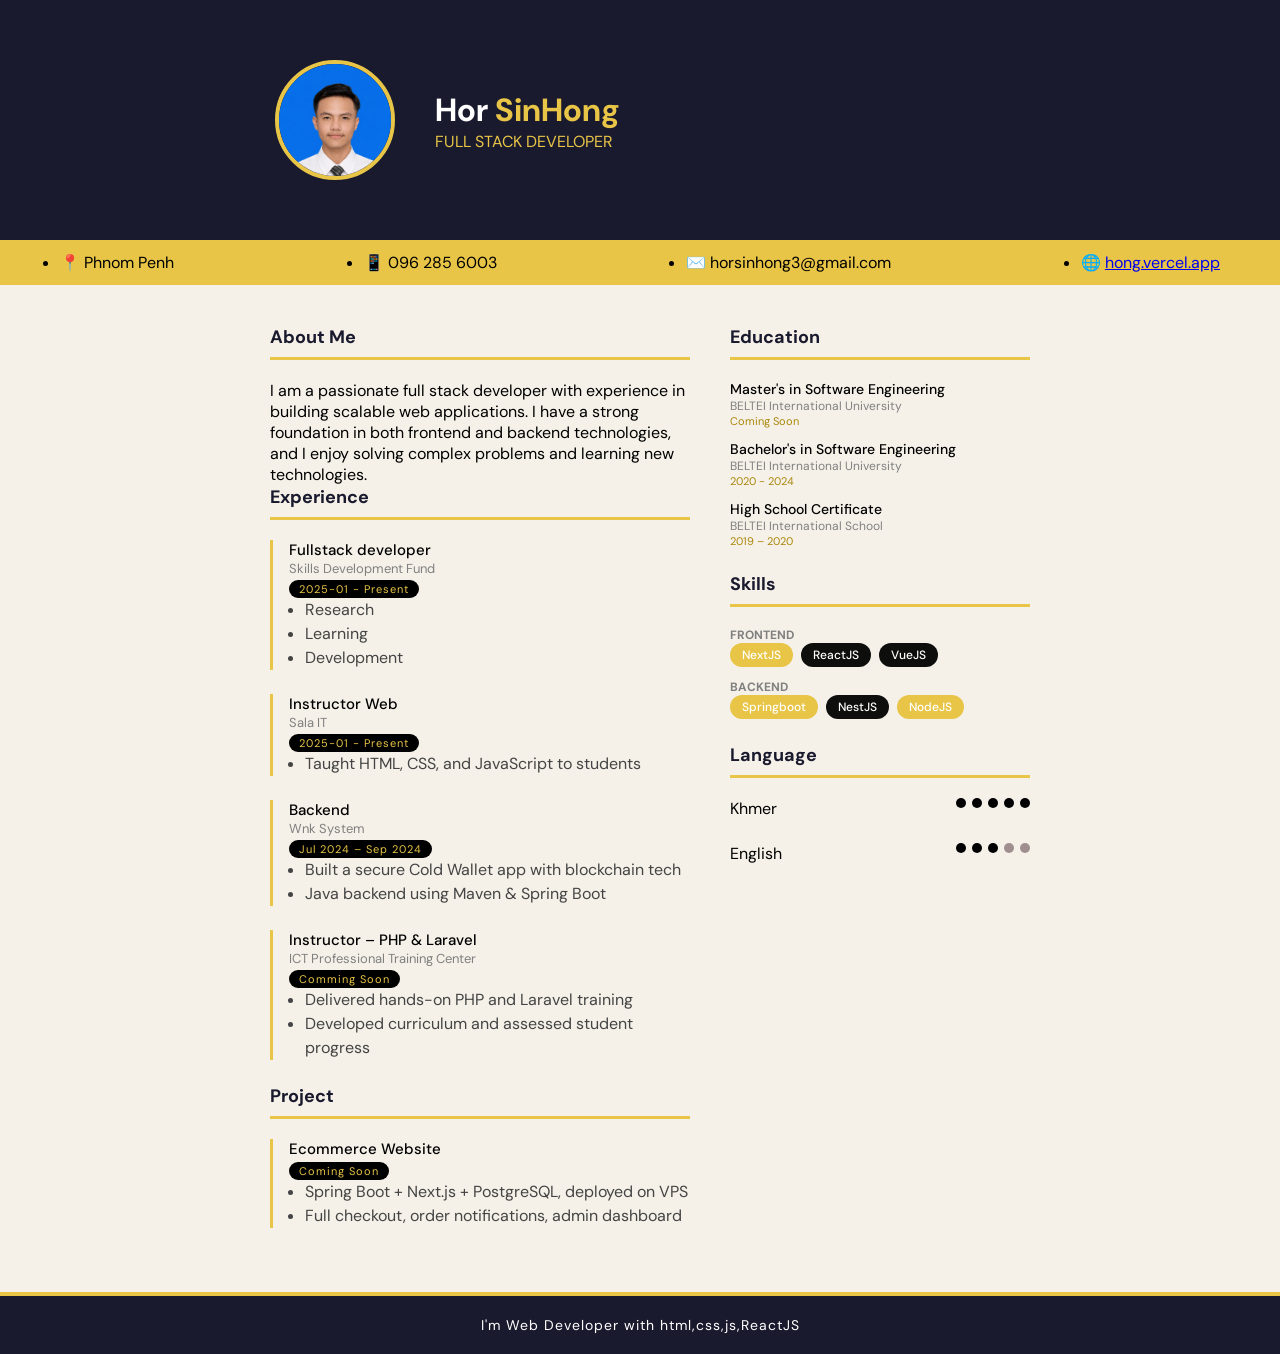
==== index.html @ 4d562b69 "rename file" ====
<!DOCTYPE html>
<html lang="en">

<head>
  <meta charset="UTF-8">
  <meta name="viewport" content="width=device-width, initial-scale=1.0">
  <title>My CV</title>
  <link href="https://fonts.googleapis.com/css2?family=DM+Sans:wght@400;500;700&display=swap" rel="stylesheet">

  <style>
    * {
      margin: 0;
      padding: 0;
      box-sizing: border-box;
    }
    .skill-badge{
    display:flex;
    flex-wrap:wrap;
    gap:8px;
}

.badge{
    padding:6px 14px;
    border-radius:50px;
    font-size:12px;
    font-weight:500;
    background:#f3f4f6;
    color:#1a1a2e;
}

.yellow{
    background:#e8c547;
}

    body {
      background-color: #f5f0e8;
      font-family: 'DM Sans', sans-serif;
    }

    .header-text {
      color: #e8c547;
    }

    header {
       background-color: #1a1a2e;
      color: white;
    }

    .group-header {
      max-width: 850px;
      margin: 0 auto;
      display: flex;
      gap: 40px;
      align-items: center;
      padding: 60px;
    }

    .contact-bar {
    background: #e8c547;
    padding: 12px 60px;
}

.contact-bar ul {
    display: flex;
    justify-content: space-between;
    flex-wrap: wrap;
}

    main {
      padding: 40px 40px 40px 60px;
      display: grid;
      grid-template-columns: 1fr 300px;
      max-width: 860px;
      margin: 0 auto;
      gap: 40px;
    }

    .section {
      margin-bottom: 24px;
      
    }

   .section-title {
    font-size: 18px;
    font-weight: 700;
    color: #1a1a2e;
    padding-bottom: 8px;
    border-bottom: 3px solid #e8c547;
    margin-bottom: 20px;
}

    .job {
      border-left: 3px solid #e8c547;
      padding-left: 16px;
      margin-bottom: 24px;
    }

    .job h5 {
      font-size: 15px;
      font-weight: 500;
      color: black;
    }

    .job .company {
      font-size: 13px;
      color: gray;
    }

    .job .date-badge {
      background-color: black;
      color: #e8c547;
      font-size: 11px;
      display: inline-block;
      /* top, right, bottom, left */
      /* padding: 2px 10px 2px 10px; */

      /* y=top+bottom, x=left + right */
      padding: 2px 10px;
      border-radius: 20px;
      letter-spacing: 1px;
    }

    .job ul {
      color: #444;
      padding-left: 16px;
      line-height: 1.5;
    }

    .edu-item {
      margin-bottom: 12px;
    }

    .edu-item .major {
      color: black;
      font-size: 14px;
      font-weight: 500;
    }

    .edu-item .school {
      font-size: 12px;
      color: gray;
    }

    .edu-item .year {
      font-size: 11px;
      color: #aa870a;
    }

    .skill-group {
      margin-bottom: 12px;
    }

    .skill-group h5 {
      font-size: 12px;
      color: gray;
      text-transform: uppercase;
    }

    .skill-badge .badge {
      background-color: #0e0e0d;
      color: white;
      /* y=top,bottom  , x=left,right */
      padding: 4px 12px;
      border-radius: 20px;
      font-size: 12px;
    }

    .skill-badge .yellow {
      background-color: #e8c547;
    }

    .lang-row {
      display: flex;
      justify-content: space-between;
      margin-bottom: 15px;
    }

    .lang-dot {
      width: 10px;
      height: 10px;
      background-color: black;
      border-radius: 50%;
      margin-bottom: 10px;
    }

    .dot-group {
      display: flex;
      gap: 6px;
      margin-bottom: 10px;
    }

    .dot-grey {
      background-color: rgb(160, 143, 143);
    }

    footer {
    text-align: center;
    background-color: #1a1a2e;
    color: white;
    padding: 20px;
    font-size: 14px;
    letter-spacing: 1px;
    border-top: 4px solid #e8c547;
}

    .avatar {
      width: 120px;
      height: 120px;
      border-radius: 50%;
      background-color: white;
      display: flex;
      justify-content: center;
      border: 4px solid #e8c547;
      overflow: hidden;
    }

    .avatar img {
      width: 200px;
      height: 150px;
    }
  </style>
</head>

<body>
  <header>
    <div class="group-header">
      <div class="avatar">
        <img src="./Me.png" alt="Profile">
      </div>
      <div>
        <h1>Hor <span class="header-text">SinHong</span></h1>
        <p class="header-text">FULL STACK DEVELOPER</p>
      </div>
    </div>

  </header>

  <div class="contact-bar">
    <ul>
      <li>📍 Phnom Penh</li>
      <li>📱 096 285 6003</li>
      <li>✉️ horsinhong3@gmail.com</li>
      <li>
        🌐 <a href="https://www.youtube.com/" target="_blank">hong.vercel.app</a>
      </li>
    </ul>
  </div>

  <main>
    <!-- Left column -->
    <div>
      <div>
        <h3 class="section-title">About Me</h3>
        <p>I am a passionate full stack developer with experience in building scalable web applications. I have a strong foundation in both frontend and backend technologies, and I enjoy solving complex problems and learning new technologies.</p>
      </div>

      <div class="section">
        <h3 class="section-title">Experience</h3>
        <div class="job">
          <h5>Fullstack developer</h5>
          <p class="company">Skills Development Fund</p>
          <p class="date-badge">2025-01 - Present</p>
          <ul>
            <li>Research</li>
            <li>Learning</li>
            <li>Development</li>
          </ul>
        </div>

        <div class="job">
          <h5>Instructor Web</h5>
          <p class="company">Sala IT</p>
          <p class="date-badge">2025-01 - Present</p>
          <ul>
            <li>Taught HTML, CSS, and JavaScript to students</li>
          </ul>
        </div>

        <div class="job">
          <h5>Backend</h5>
          <p class="company">Wnk System</p>
          <p class="date-badge">Jul 2024 – Sep 2024</p>
          <ul>
            <li>Built a secure Cold Wallet app with blockchain tech</li>
            <li>Java backend using Maven & Spring Boot</li>
          </ul>
        </div>

        <div class="job">
          <h5>Instructor – PHP & Laravel</h5>
          <p class="company">ICT Professional Training Center</p>
          <p class="date-badge">Comming Soon</p>
          <ul>
            <li>Delivered hands-on PHP and Laravel training</li>
            <li>Developed curriculum and assessed student progress</li>
          </ul>
        </div>
      </div>

      <div class="section">
        <h3 class="section-title">Project</h3>
        <div class="job">
          <h5>Ecommerce Website</h5>
          <p class="date-badge">Coming Soon</p>
          <ul>
            <li>Spring Boot + Next.js + PostgreSQL, deployed on VPS</li>
            <li>Full checkout, order notifications, admin dashboard</li>
          </ul>
        </div>

      </div>

    </div>

    <!-- Right column -->
    <div>
      <div class="section">
        <h3 class="section-title">Education</h3>
        <div class="edu-item">
          <p class="major">Master's in Software Engineering</p>
          <p class="school">BELTEI International University</p>
          <p class="year">Coming Soon</p>
        </div>

        <div class="edu-item">
          <p class="major">Bachelor's in Software Engineering</p>
          <p class="school">BELTEI International University</p>
          <p class="year">2020 - 2024</p>
        </div>

        <div class="edu-item">
          <p class="major">High School Certificate</p>
          <p class="school">BELTEI International School</p>
          <p class="year">2019 – 2020</p>
        </div>
      </div>

      <div class="section">
        <h3 class="section-title">Skills</h3>
        <div class="skill-group">
          <h5>Frontend</h5>
          <div class="skill-badge">
            <span class="badge yellow">NextJS</span>
            <span class="badge">ReactJS</span>
            <span class="badge">VueJS</span>
          </div>
        </div>

        <div class="skill-group">
          <h5>Backend</h5>
          <div class="skill-badge">
            <span class="badge yellow">Springboot</span>
            <span class="badge">NestJS</span>
            <span class="badge yellow">NodeJS</span>
          </div>
        </div>
      </div>

      <div class="section">
        <h3 class="section-title">Language</h3>
        <div class="lang-row">
          <p>Khmer</p>
          <div class="dot-group">
            <div class="lang-dot"></div>
            <div class="lang-dot"></div>
            <div class="lang-dot"></div>
            <div class="lang-dot"></div>
            <div class="lang-dot"></div>
          </div>
        </div>

        <div class="lang-row">
          <p>English</p>
          <div class="dot-group">
            <div class="lang-dot"></div>
            <div class="lang-dot"></div>
            <div class="lang-dot"></div>
            <div class="lang-dot dot-grey"></div>
            <div class="lang-dot dot-grey"></div>
          </div>
        </div>
      </div>

    </div>
  </main>

  <footer>
    I'm  Web Developer with html,css,js,ReactJS
  </footer>
</body>

</html>
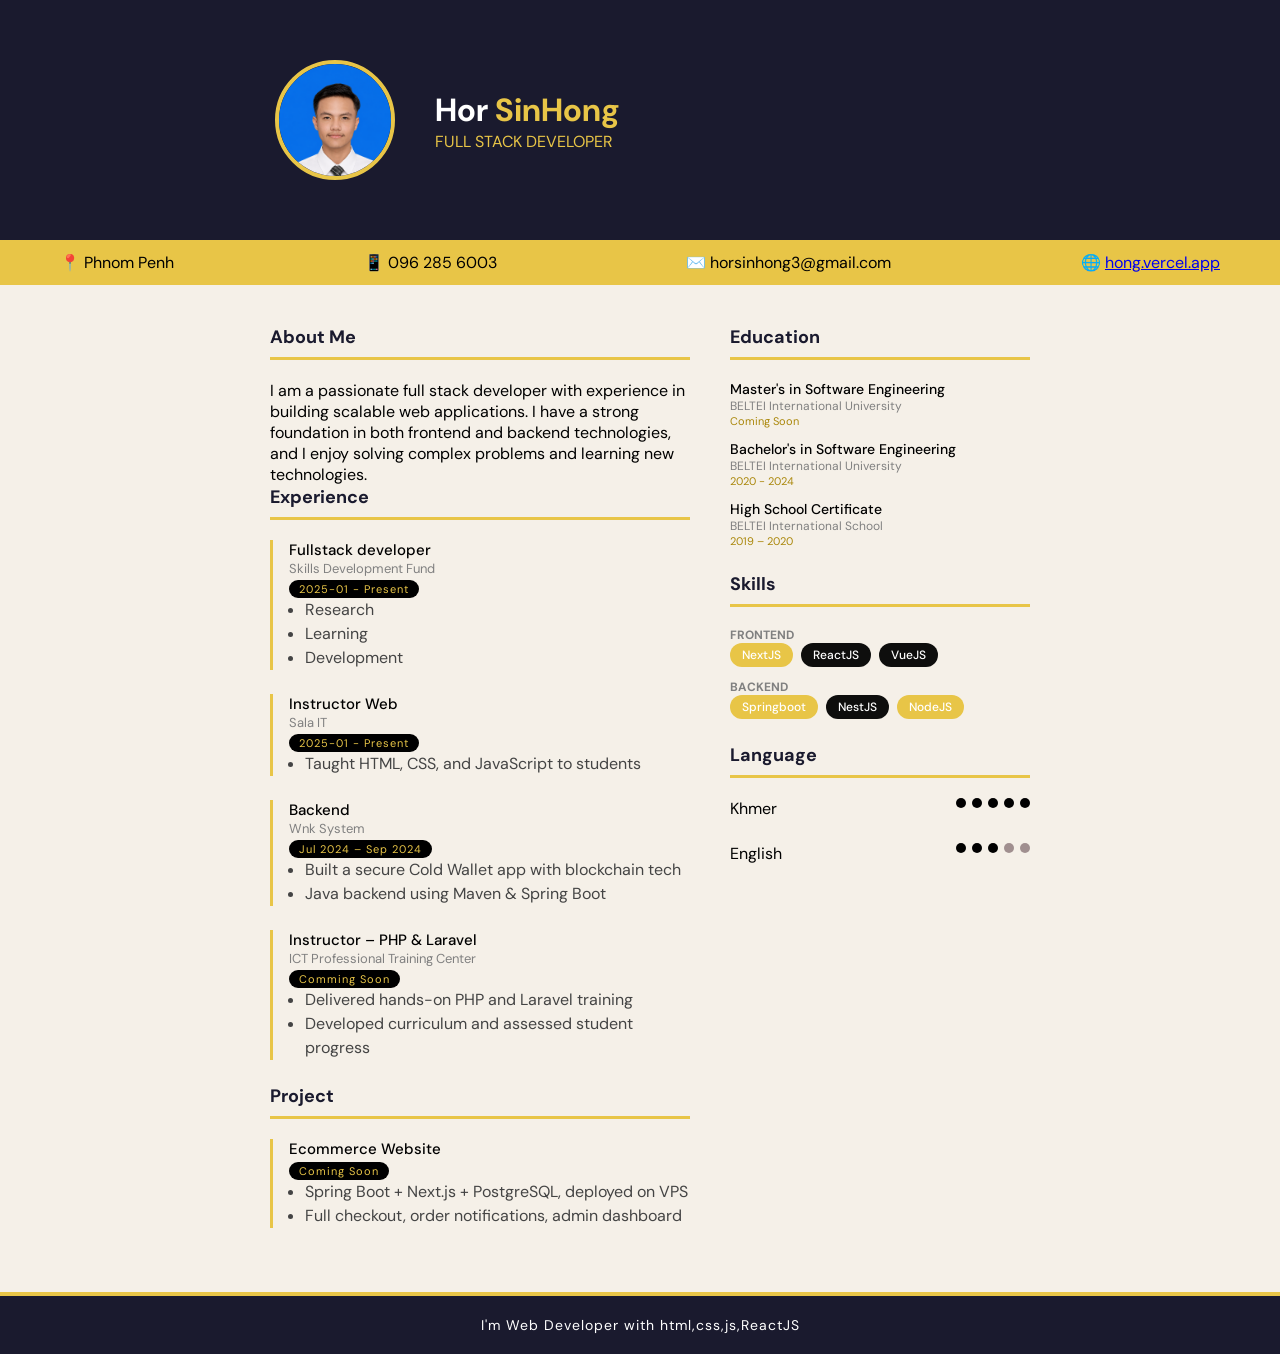
==== commit e29afa82: "remove dot" ====
--- a/index.html
+++ b/index.html
@@ -64,6 +64,9 @@
     display: flex;
     justify-content: space-between;
     flex-wrap: wrap;
+}
+.contact-bar li {
+    list-style: none;
 }
 
     main {
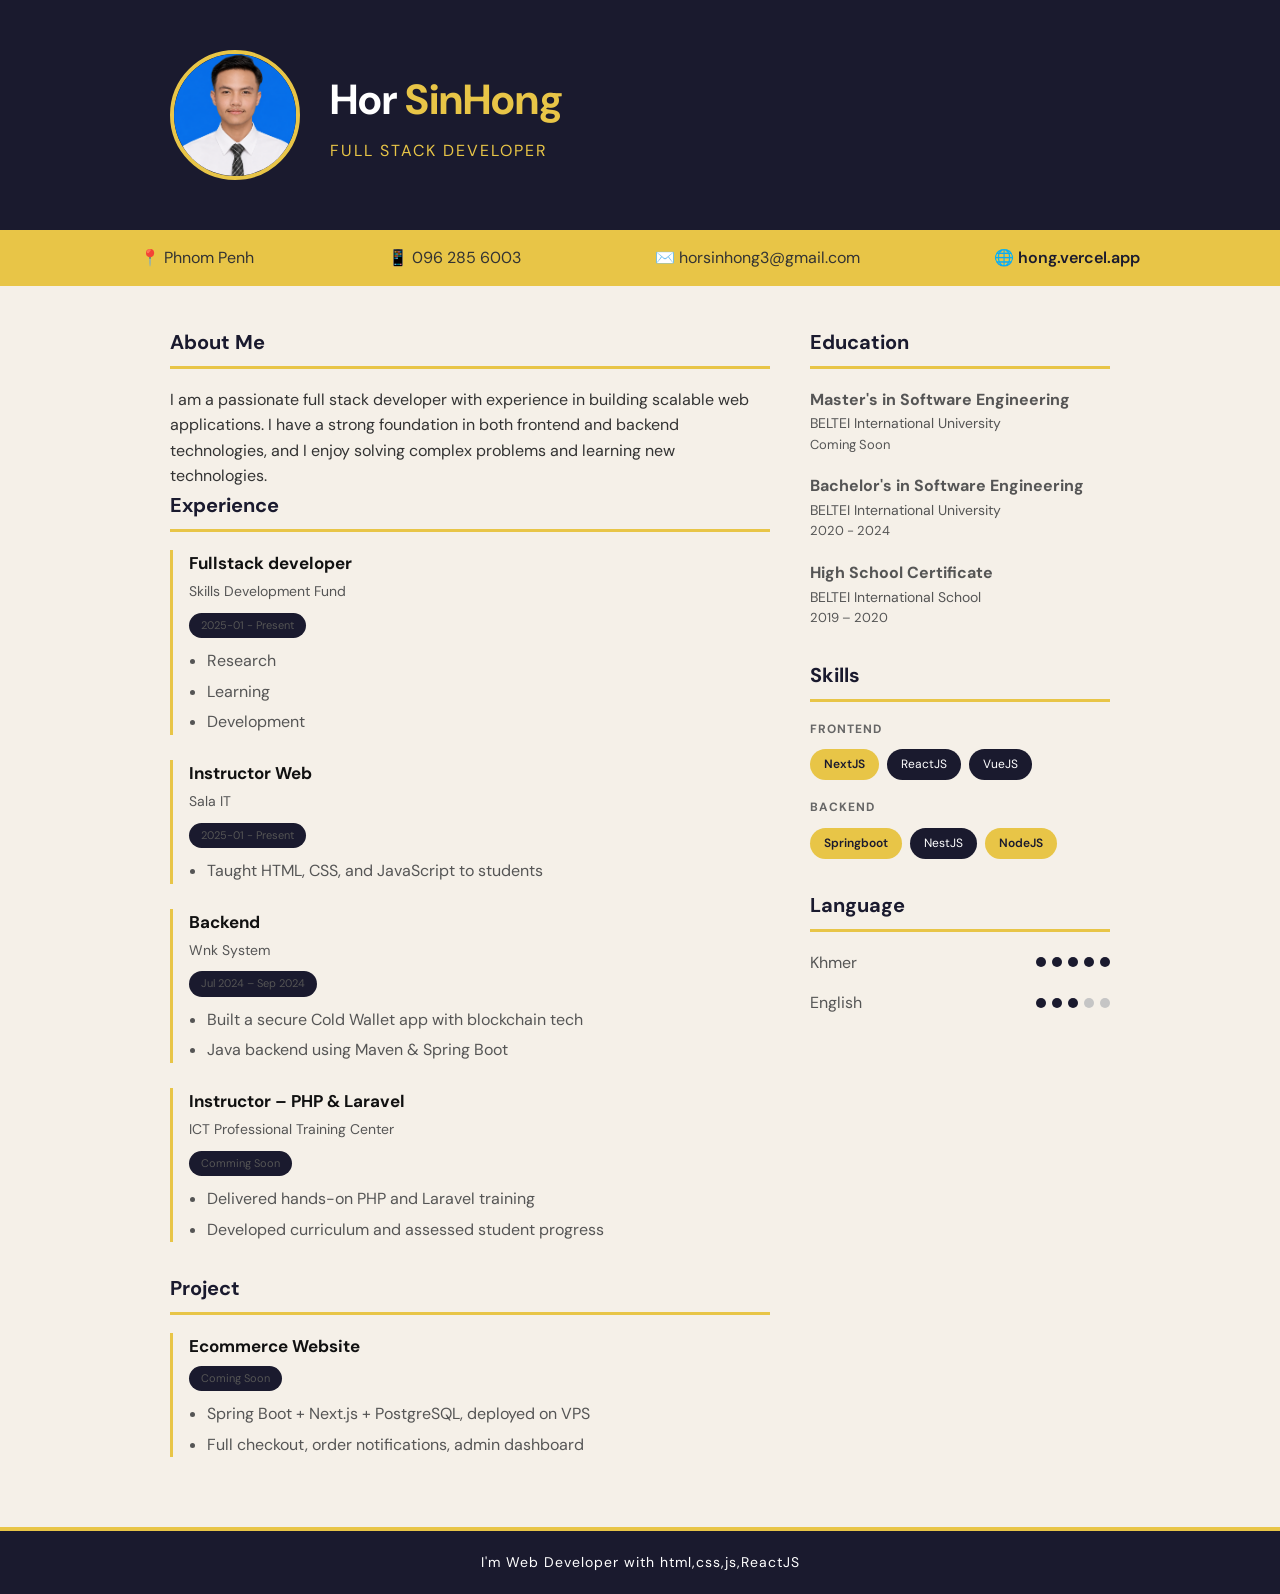
==== commit fc22e683: "Add file css and have responsive" ====
--- a/index.html
+++ b/index.html
@@ -6,222 +6,9 @@
   <meta name="viewport" content="width=device-width, initial-scale=1.0">
   <title>My CV</title>
   <link href="https://fonts.googleapis.com/css2?family=DM+Sans:wght@400;500;700&display=swap" rel="stylesheet">
+  <link rel="stylesheet" href="./style.css">
 
-  <style>
-    * {
-      margin: 0;
-      padding: 0;
-      box-sizing: border-box;
-    }
-    .skill-badge{
-    display:flex;
-    flex-wrap:wrap;
-    gap:8px;
-}
-
-.badge{
-    padding:6px 14px;
-    border-radius:50px;
-    font-size:12px;
-    font-weight:500;
-    background:#f3f4f6;
-    color:#1a1a2e;
-}
-
-.yellow{
-    background:#e8c547;
-}
-
-    body {
-      background-color: #f5f0e8;
-      font-family: 'DM Sans', sans-serif;
-    }
-
-    .header-text {
-      color: #e8c547;
-    }
-
-    header {
-       background-color: #1a1a2e;
-      color: white;
-    }
-
-    .group-header {
-      max-width: 850px;
-      margin: 0 auto;
-      display: flex;
-      gap: 40px;
-      align-items: center;
-      padding: 60px;
-    }
-
-    .contact-bar {
-    background: #e8c547;
-    padding: 12px 60px;
-}
-
-.contact-bar ul {
-    display: flex;
-    justify-content: space-between;
-    flex-wrap: wrap;
-}
-.contact-bar li {
-    list-style: none;
-}
-
-    main {
-      padding: 40px 40px 40px 60px;
-      display: grid;
-      grid-template-columns: 1fr 300px;
-      max-width: 860px;
-      margin: 0 auto;
-      gap: 40px;
-    }
-
-    .section {
-      margin-bottom: 24px;
-      
-    }
-
-   .section-title {
-    font-size: 18px;
-    font-weight: 700;
-    color: #1a1a2e;
-    padding-bottom: 8px;
-    border-bottom: 3px solid #e8c547;
-    margin-bottom: 20px;
-}
-
-    .job {
-      border-left: 3px solid #e8c547;
-      padding-left: 16px;
-      margin-bottom: 24px;
-    }
-
-    .job h5 {
-      font-size: 15px;
-      font-weight: 500;
-      color: black;
-    }
-
-    .job .company {
-      font-size: 13px;
-      color: gray;
-    }
-
-    .job .date-badge {
-      background-color: black;
-      color: #e8c547;
-      font-size: 11px;
-      display: inline-block;
-      /* top, right, bottom, left */
-      /* padding: 2px 10px 2px 10px; */
-
-      /* y=top+bottom, x=left + right */
-      padding: 2px 10px;
-      border-radius: 20px;
-      letter-spacing: 1px;
-    }
-
-    .job ul {
-      color: #444;
-      padding-left: 16px;
-      line-height: 1.5;
-    }
-
-    .edu-item {
-      margin-bottom: 12px;
-    }
-
-    .edu-item .major {
-      color: black;
-      font-size: 14px;
-      font-weight: 500;
-    }
-
-    .edu-item .school {
-      font-size: 12px;
-      color: gray;
-    }
-
-    .edu-item .year {
-      font-size: 11px;
-      color: #aa870a;
-    }
-
-    .skill-group {
-      margin-bottom: 12px;
-    }
-
-    .skill-group h5 {
-      font-size: 12px;
-      color: gray;
-      text-transform: uppercase;
-    }
-
-    .skill-badge .badge {
-      background-color: #0e0e0d;
-      color: white;
-      /* y=top,bottom  , x=left,right */
-      padding: 4px 12px;
-      border-radius: 20px;
-      font-size: 12px;
-    }
-
-    .skill-badge .yellow {
-      background-color: #e8c547;
-    }
-
-    .lang-row {
-      display: flex;
-      justify-content: space-between;
-      margin-bottom: 15px;
-    }
-
-    .lang-dot {
-      width: 10px;
-      height: 10px;
-      background-color: black;
-      border-radius: 50%;
-      margin-bottom: 10px;
-    }
-
-    .dot-group {
-      display: flex;
-      gap: 6px;
-      margin-bottom: 10px;
-    }
-
-    .dot-grey {
-      background-color: rgb(160, 143, 143);
-    }
-
-    footer {
-    text-align: center;
-    background-color: #1a1a2e;
-    color: white;
-    padding: 20px;
-    font-size: 14px;
-    letter-spacing: 1px;
-    border-top: 4px solid #e8c547;
-}
-
-    .avatar {
-      width: 120px;
-      height: 120px;
-      border-radius: 50%;
-      background-color: white;
-      display: flex;
-      justify-content: center;
-      border: 4px solid #e8c547;
-      overflow: hidden;
-    }
-
-    .avatar img {
-      width: 200px;
-      height: 150px;
-    }
-  </style>
+ 
 </head>
 
 <body>
--- a/style.css
+++ b/style.css
@@ -0,0 +1,321 @@
+* {
+    margin: 0;
+    padding: 0;
+    box-sizing: border-box;
+}
+
+body {
+    font-family: 'DM Sans', sans-serif;
+    background: #f5f0e8;
+    color: #333;
+    line-height: 1.6;
+}
+
+/* Header */
+header {
+    background: #1a1a2e;
+    color: white;
+}
+
+.header-text {
+    color: #e8c547;
+}
+
+.group-header {
+    max-width: 1000px;
+    margin: 0 auto;
+    padding: 50px 30px;
+    display: flex;
+    align-items: center;
+    gap: 30px;
+}
+
+.avatar {
+    width: 130px;
+    height: 130px;
+    border-radius: 50%;
+    overflow: hidden;
+    border: 4px solid #e8c547;
+    background: white;
+    flex-shrink: 0;
+}
+
+.avatar img {
+    width: 100%;
+    height: 100%;
+    object-fit: cover;
+}
+
+.group-header h1 {
+    font-size: 42px;
+    margin-bottom: 5px;
+}
+
+.group-header p {
+    font-size: 16px;
+    letter-spacing: 2px;
+}
+
+/* Contact Bar */
+.contact-bar {
+    background: #e8c547;
+    padding: 15px 25px;
+}
+
+.contact-bar ul {
+    max-width: 1000px;
+    margin: 0 auto;
+    list-style: none;
+    display: flex;
+    justify-content: space-between;
+    flex-wrap: wrap;
+    gap: 10px;
+}
+
+.contact-bar a {
+    color: #1a1a2e;
+    text-decoration: none;
+    font-weight: 600;
+}
+
+.contact-bar a:hover {
+    text-decoration: underline;
+}
+
+/* Main Layout */
+main {
+    max-width: 1000px;
+    margin: 0 auto;
+    padding: 40px 30px;
+    display: grid;
+    grid-template-columns: 2fr 1fr;
+    gap: 40px;
+}
+
+/* Sections */
+.section {
+    margin-bottom: 30px;
+}
+
+.section-title {
+    font-size: 20px;
+    color: #1a1a2e;
+    font-weight: 700;
+    margin-bottom: 18px;
+    padding-bottom: 8px;
+    border-bottom: 3px solid #e8c547;
+}
+
+/* About */
+.section p {
+    color: #555;
+}
+
+/* Experience */
+.job {
+    border-left: 3px solid #e8c547;
+    padding-left: 16px;
+    margin-bottom: 25px;
+}
+
+.job h5 {
+    font-size: 17px;
+    color: #111;
+    margin-bottom: 3px;
+}
+
+.company {
+    color: #777;
+    font-size: 14px;
+    margin-bottom: 8px;
+}
+
+.date-badge {
+    display: inline-block;
+    background: #1a1a2e;
+    color: #e8c547;
+    padding: 4px 12px;
+    border-radius: 20px;
+    font-size: 11px;
+    margin-bottom: 10px;
+}
+
+.job ul {
+    padding-left: 18px;
+}
+
+.job li {
+    margin-bottom: 5px;
+    color: #555;
+}
+
+/* Education */
+.edu-item {
+    margin-bottom: 18px;
+}
+
+.major {
+    font-weight: 700;
+    color: #111;
+}
+
+.school {
+    color: #666;
+    font-size: 14px;
+}
+
+.year {
+    color: #aa870a;
+    font-size: 13px;
+}
+
+/* Skills */
+.skill-group {
+    margin-bottom: 18px;
+}
+
+.skill-group h5 {
+    margin-bottom: 10px;
+    color: #666;
+    text-transform: uppercase;
+    font-size: 12px;
+    letter-spacing: 1px;
+}
+
+.skill-badge {
+    display: flex;
+    flex-wrap: wrap;
+    gap: 8px;
+}
+
+.badge {
+    background: #1a1a2e;
+    color: white;
+    padding: 6px 14px;
+    border-radius: 50px;
+    font-size: 12px;
+}
+
+.badge.yellow {
+    background: #e8c547;
+    color: #1a1a2e;
+    font-weight: 600;
+}
+
+/* Languages */
+.lang-row {
+    display: flex;
+    justify-content: space-between;
+    align-items: center;
+    margin-bottom: 15px;
+}
+
+.dot-group {
+    display: flex;
+    gap: 6px;
+}
+
+.lang-dot {
+    width: 10px;
+    height: 10px;
+    border-radius: 50%;
+    background: #1a1a2e;
+}
+
+.dot-grey {
+    background: #c5c5c5;
+}
+
+/* Footer */
+footer {
+    background: #1a1a2e;
+    color: white;
+    text-align: center;
+    padding: 20px;
+    border-top: 4px solid #e8c547;
+    font-size: 14px;
+    letter-spacing: 1px;
+}
+
+/* Responsive Tablet */
+@media (max-width: 768px) {
+
+    .group-header {
+        flex-direction: column;
+        text-align: center;
+        padding: 40px 20px;
+    }
+
+    .group-header h1 {
+        font-size: 34px;
+    }
+
+    main {
+        grid-template-columns: 1fr;
+        padding: 30px 20px;
+    }
+
+    .contact-bar ul {
+        justify-content: center;
+        text-align: center;
+    }
+
+    .lang-row {
+        flex-direction: column;
+        align-items: flex-start;
+        gap: 8px;
+    }
+}
+
+/* Responsive Mobile */
+@media (max-width: 480px) {
+
+    .group-header {
+        padding: 30px 15px;
+    }
+
+    .group-header h1 {
+        font-size: 28px;
+    }
+
+    .avatar {
+        width: 100px;
+        height: 100px;
+    }
+
+    .contact-bar {
+        padding: 15px;
+    }
+
+    .contact-bar ul {
+        flex-direction: column;
+        align-items: center;
+    }
+
+    .contact-bar li {
+        font-size: 14px;
+        word-break: break-word;
+    }
+
+    main {
+        padding: 20px 15px;
+    }
+
+    .section-title {
+        font-size: 18px;
+    }
+
+    .job h5 {
+        font-size: 15px;
+    }
+
+    .badge {
+        font-size: 11px;
+        padding: 5px 10px;
+    }
+
+    footer {
+        font-size: 12px;
+        padding: 15px;
+    }
+}
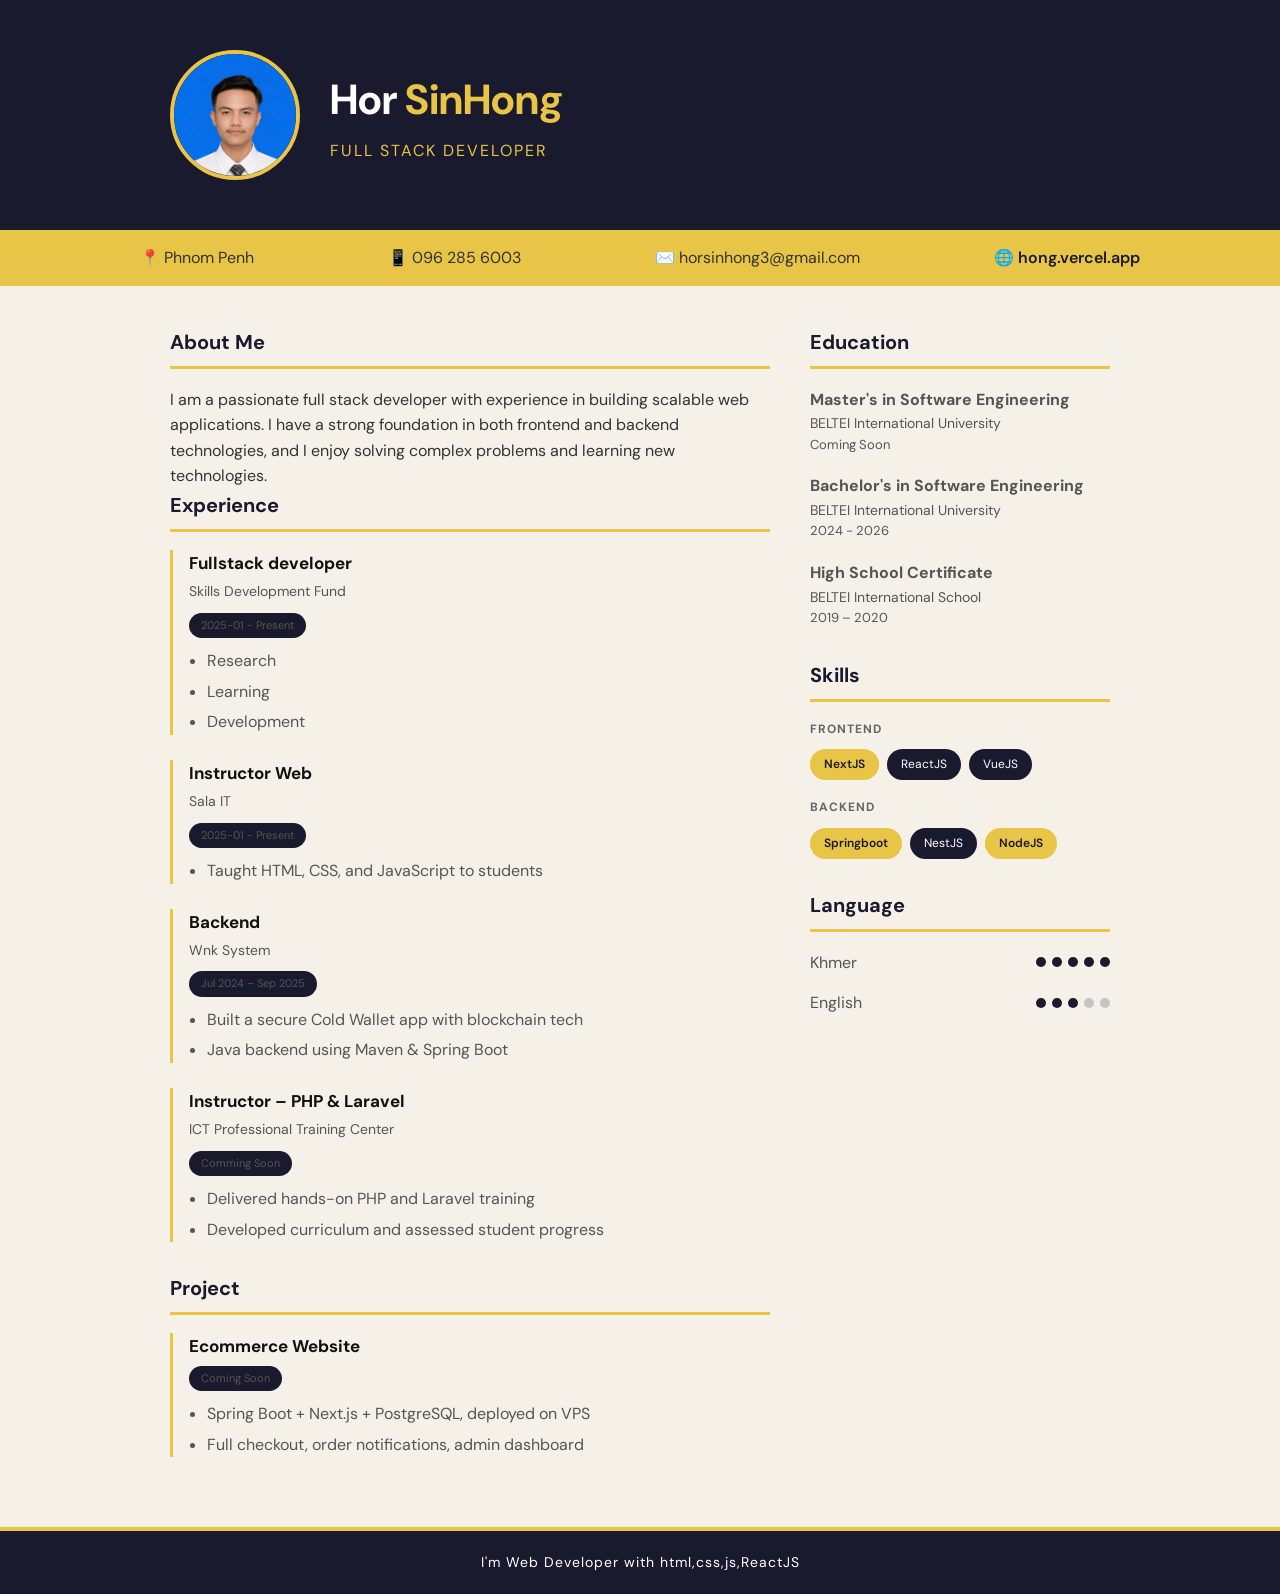
==== commit 9928a223: "change info" ====
--- a/index.html
+++ b/index.html
@@ -31,7 +31,7 @@
       <li>📱 096 285 6003</li>
       <li>✉️ horsinhong3@gmail.com</li>
       <li>
-        🌐 <a href="https://www.youtube.com/" target="_blank">hong.vercel.app</a>
+        🌐 <a href="https://www.youtube.com/watch?v=jYKftSF9U5M&t=5s" target="_blank">hong.vercel.app</a>
       </li>
     </ul>
   </div>
@@ -69,7 +69,7 @@
         <div class="job">
           <h5>Backend</h5>
           <p class="company">Wnk System</p>
-          <p class="date-badge">Jul 2024 – Sep 2024</p>
+          <p class="date-badge">Jul 2024 – Sep 2025</p>
           <ul>
             <li>Built a secure Cold Wallet app with blockchain tech</li>
             <li>Java backend using Maven & Spring Boot</li>
@@ -115,7 +115,7 @@
         <div class="edu-item">
           <p class="major">Bachelor's in Software Engineering</p>
           <p class="school">BELTEI International University</p>
-          <p class="year">2020 - 2024</p>
+          <p class="year">2024 - 2026</p>
         </div>
 
         <div class="edu-item">
--- a/style.css
+++ b/style.css
@@ -42,7 +42,7 @@
 
 .avatar img {
     width: 100%;
-    height: 100%;
+    height: auto;
     object-fit: cover;
 }
 
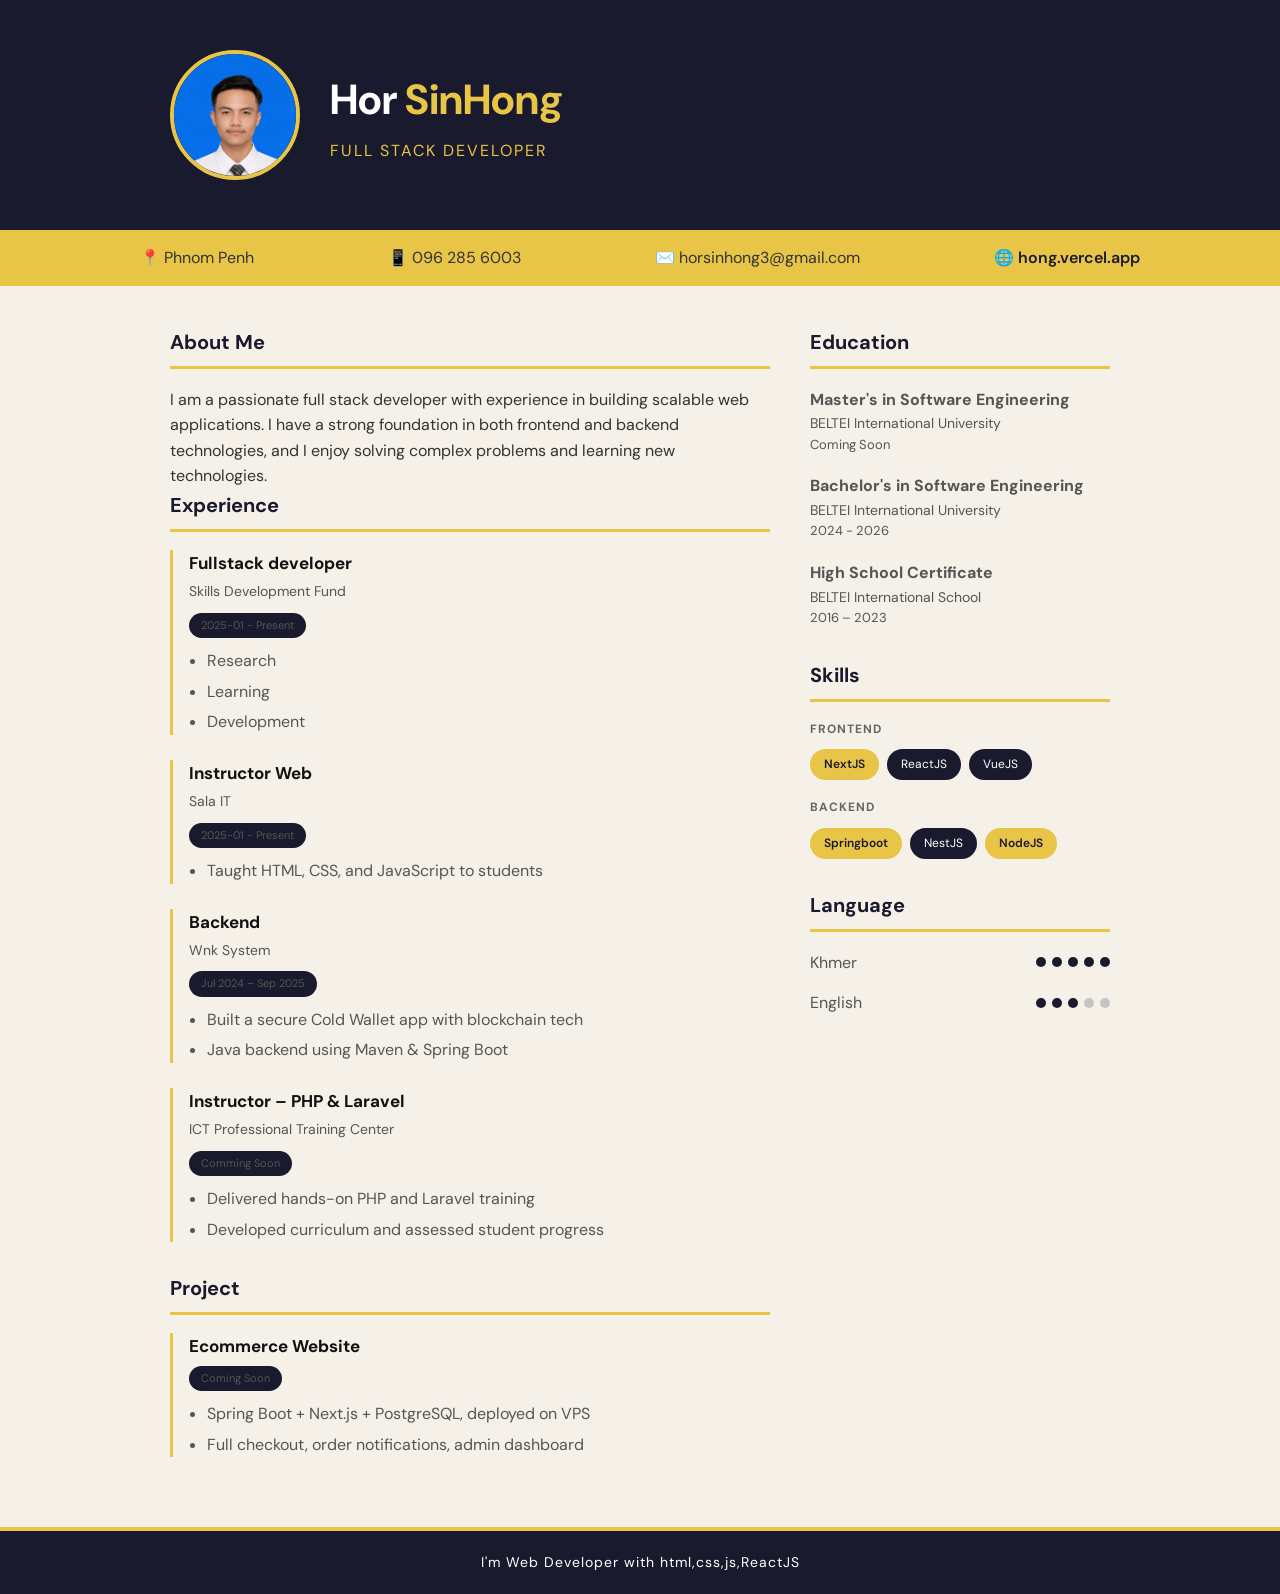
==== commit 38a6cd11: "change info" ====
--- a/index.html
+++ b/index.html
@@ -121,7 +121,7 @@
         <div class="edu-item">
           <p class="major">High School Certificate</p>
           <p class="school">BELTEI International School</p>
-          <p class="year">2019 – 2020</p>
+          <p class="year">2016 – 2023</p>
         </div>
       </div>
 
